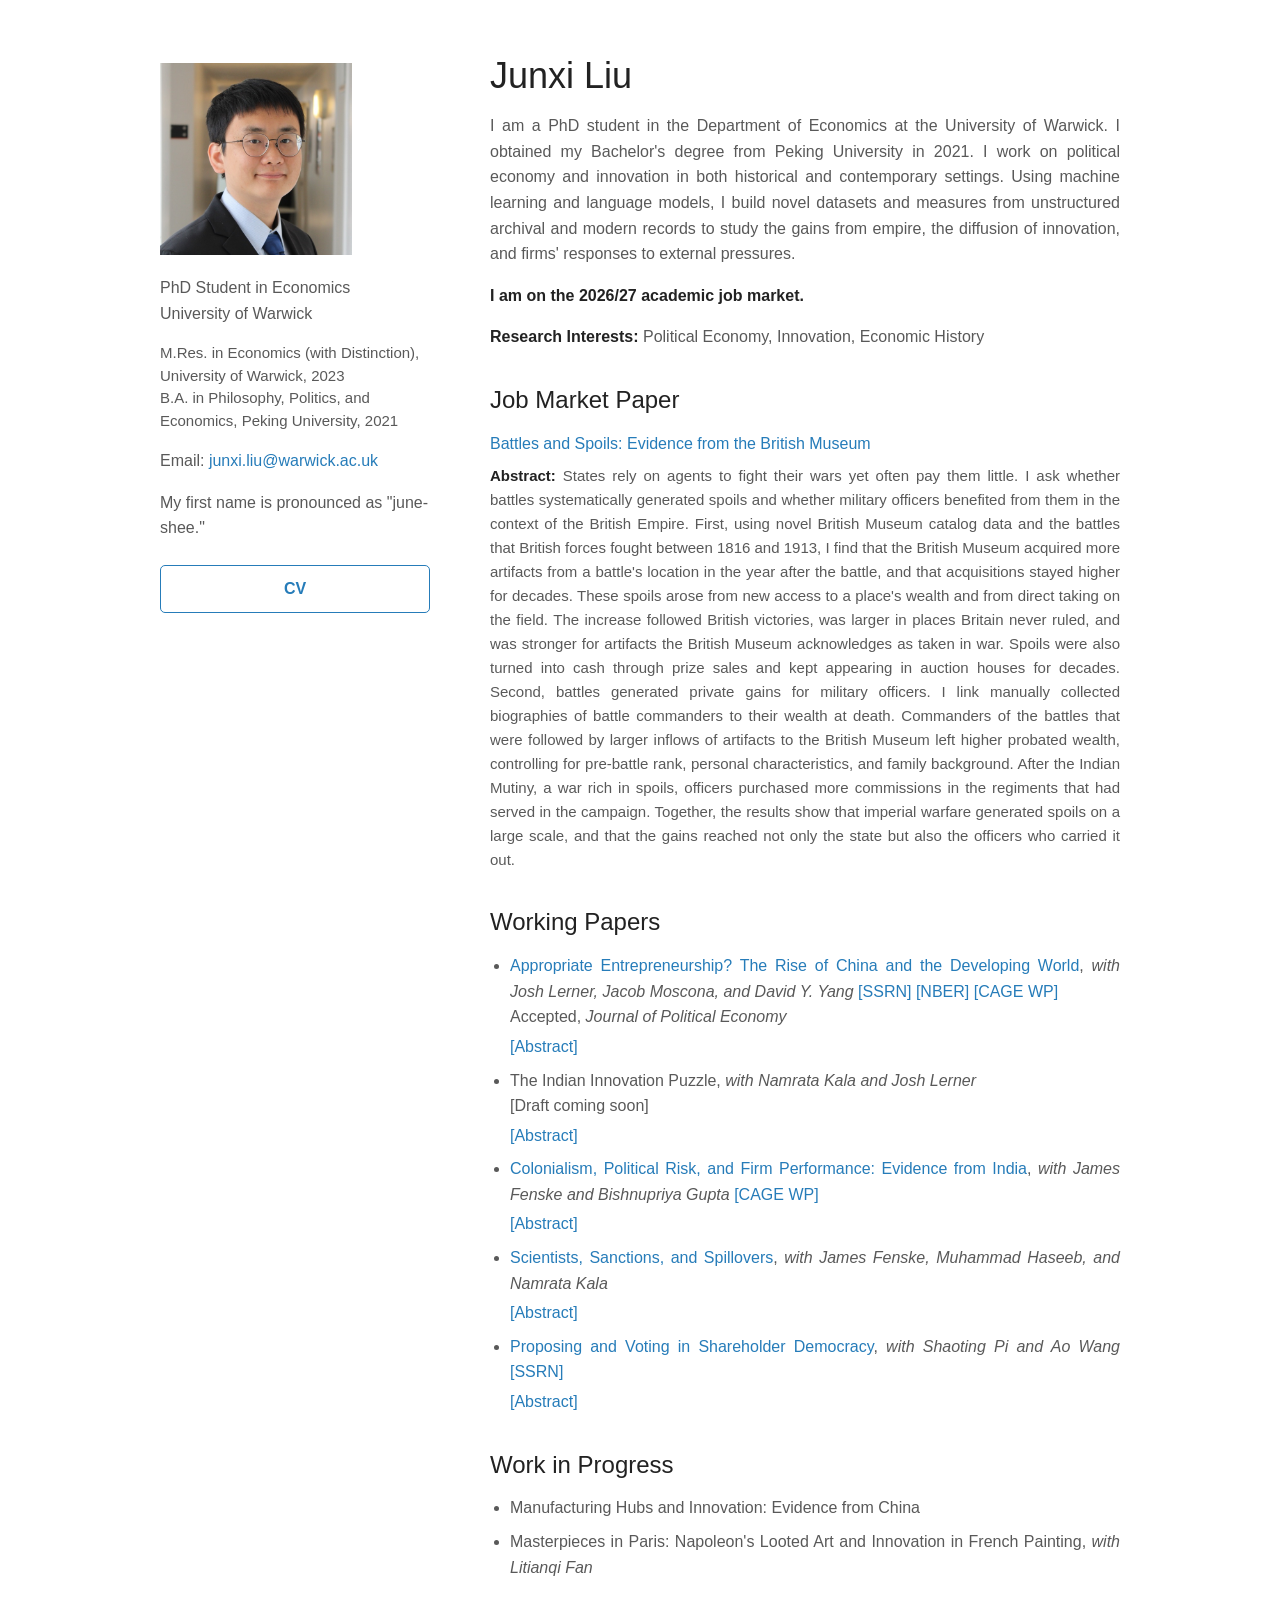
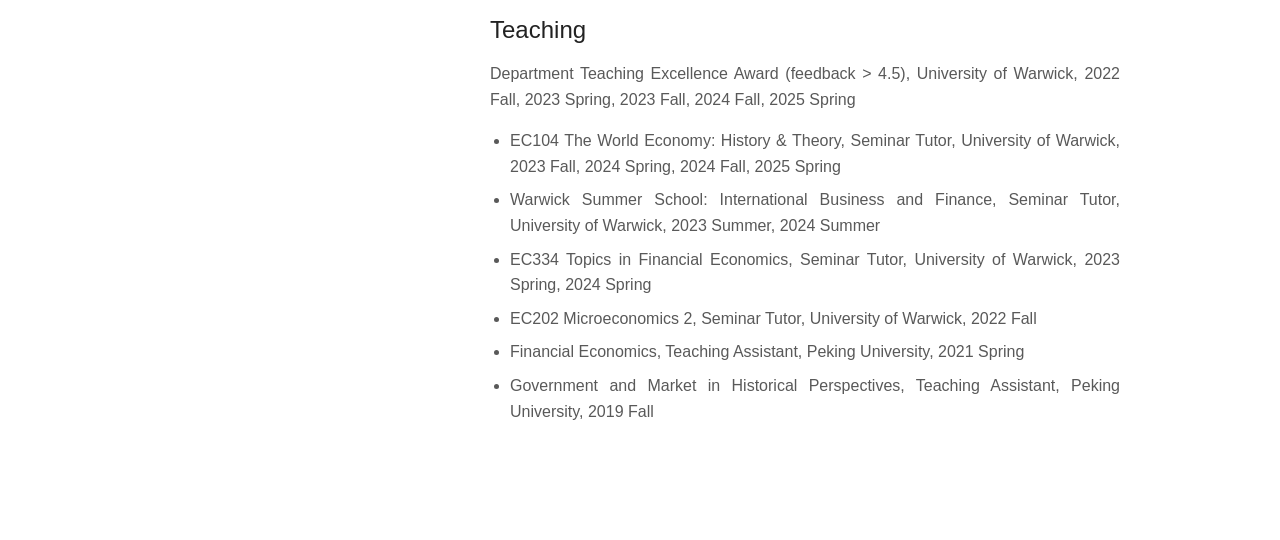
==== index.html @ 8ebbffea "Host Proposing and Voting PDF; add SSRN/NBER/CAGE links; CV with new paper title Co-Authored-By: Cla" ====
<!doctype html>
<html lang="en">
  <head>
    <meta charset="utf-8">
    <meta name="viewport" content="width=device-width, initial-scale=1">
    <title>Junxi Liu</title>
    <meta name="description" content="Junxi Liu, PhD student in Economics at the University of Warwick, on the 2026/27 academic job market.">
    <link rel="stylesheet" href="stylesheets/styles.css">
  </head>
  <body>
    <div class="wrapper">
      <header>
        <img src="images/JunxiLiu.jpg" width="192" height="192" alt="Junxi Liu">
        <p>PhD Student in Economics<br>
        University of Warwick</p>
        <p class="degrees">M.Res. in Economics (with Distinction), University of Warwick, 2023<br>
        B.A. in Philosophy, Politics, and Economics, Peking University, 2021</p>
        <p>Email: <a href="mailto:junxi.liu@warwick.ac.uk">junxi.liu@warwick.ac.uk</a></p>
        <p class="pronounce">My first name is pronounced as "june-shee."</p>
        <ul class="buttons">
          <li><a href="files/JunxiLiu_CV.pdf">CV</a></li>
        </ul>
      </header>
      <section>
        <h1>Junxi Liu</h1>

        <p>I am a PhD student in the Department of Economics at the University of Warwick. I obtained my Bachelor's degree from Peking University in 2021. I work on political economy and innovation in both historical and contemporary settings. Using machine learning and language models, I build novel datasets and measures from unstructured archival and modern records to study the gains from empire, the diffusion of innovation, and firms' responses to external pressures.</p>

        <p><b>I am on the 2026/27 academic job market.</b></p>

        <p><b>Research Interests:</b> Political Economy, Innovation, Economic History</p>

        <h2 id="jmp">Job Market Paper</h2>
        <p class="paper"><a href="files/JunxiLiu_JMP.pdf">Battles and Spoils: Evidence from the British Museum</a></p>
        <p class="abstract"><b>Abstract:</b> States rely on agents to fight their wars yet often pay them little. I ask whether battles systematically generated spoils and whether military officers benefited from them in the context of the British Empire. First, using novel British Museum catalog data and the battles that British forces fought between 1816 and 1913, I find that the British Museum acquired more artifacts from a battle's location in the year after the battle, and that acquisitions stayed higher for decades. These spoils arose from new access to a place's wealth and from direct taking on the field. The increase followed British victories, was larger in places Britain never ruled, and was stronger for artifacts the British Museum acknowledges as taken in war. Spoils were also turned into cash through prize sales and kept appearing in auction houses for decades. Second, battles generated private gains for military officers. I link manually collected biographies of battle commanders to their wealth at death. Commanders of the battles that were followed by larger inflows of artifacts to the British Museum left higher probated wealth, controlling for pre-battle rank, personal characteristics, and family background. After the Indian Mutiny, a war rich in spoils, officers purchased more commissions in the regiments that had served in the campaign. Together, the results show that imperial warfare generated spoils on a large scale, and that the gains reached not only the state but also the officers who carried it out.</p>

        <h2>Working Papers</h2>
        <ul class="papers">
          <li><a href="files/LernerLiuMosconaYang_AppropriateEntrepreneurship.pdf">Appropriate Entrepreneurship? The Rise of China and the Developing World</a>, <i>with Josh Lerner, Jacob Moscona, and David Y. Yang</i> <a href="https://ssrn.com/abstract=4738080">[SSRN]</a> <a href="https://www.nber.org/papers/w32193">[NBER]</a> <a href="https://warwick.ac.uk/fac/soc/economics/research/centres/cage/manage/publications/wp799.2026.pdf">[CAGE WP]</a><br>
          <span class="status">Accepted, <i>Journal of Political Economy</i></span>
            <details class="paper-abstract">
              <summary aria-label="Abstract for Appropriate Entrepreneurship? The Rise of China and the Developing World">[Abstract]</summary>
              <p class="abstract">Global innovation and entrepreneurship have traditionally been dominated by a handful of high-income countries, especially the US. This paper investigates the international consequences of the rise of a new hub for innovation, focusing on the dramatic ascent of high-potential entrepreneurship and venture capital in China. First, using comprehensive global data, we show that as the Chinese venture industry rose in importance in certain sectors, entrepreneurship increased substantially in other emerging markets. Using a broad set of country-level economic indicators, we find that this effect was driven by country-sector pairs most similar to their counterparts in China. The estimates are similar when exploiting Chinese sector-specific policies that affected the likelihood of entrepreneurship. Second, turning to mechanisms, we show that the baseline findings are driven by local investors and by new firms that more closely resemble existing Chinese companies. Third, we find that this growth in emerging market investment had wide-ranging economic consequences, including a rise in serial entrepreneurship, cross-sector spillovers, innovation, and broader measures of socioeconomic well-being. Together, our findings suggest that many developing countries benefited from the more “appropriate” businesses and technology that resulted from the rise of an innovation hub in an emerging economy.</p>
            </details></li>
          <li>The Indian Innovation Puzzle, <i>with Namrata Kala and Josh Lerner</i><br>
          <span class="status">[Draft coming soon]</span>
            <details class="paper-abstract">
              <summary aria-label="Abstract for The Indian Innovation Puzzle">[Abstract]</summary>
              <p class="abstract">Despite recent increases in some measures of innovation, India continues to have very modest levels of domestic patenting, contradicting standard views of the importance of property rights in economic development. Using a novel, newly constructed dataset of Indian patent grants, we explore why Indian patenting has been so low. We examine whether an absence of non-patented innovation, differences in industry composition and public attitudes, and a lack of public market reactions to patent awards can explain these differences, and find only modest support for these explanations. We then show evidence of an institutional quality mechanism, i.e., long delays in patent examination. We estimate the causal effects of reduced delays using a natural experiment. Specifically, we exploit IP India's unique office structure—the presence of four offices with distinct geographic coverage—and a 2016 reform that reallocated applications across offices. The policy shift increased examination speeds for technology-office pairs that gained access to more same-field examiner capacity. In response, the mixture of applicants shifted away from filers with low success rates and towards high-quality ones. This improved institutional capacity also enhanced other innovation outcomes, boosting the financing of venture capital-backed firms. But the magnitude of these effects was modest, closing just over one-tenth the patenting gap between India and other leading nations. This modest effect may reflect the implementation of the reform (a back-of-the-envelope calculation suggests that high-quality patenting could have been increased by an additional 11 to 33 percent), as well as the uncertainty surrounding patent litigation. These results underscore the importance of institutional quality in facilitating innovation.</p>
            </details></li>
          <li><a href="files/FenskeGuptaLiu_ColonialismPoliticalRiskFirmPerformance.pdf">Colonialism, Political Risk, and Firm Performance: Evidence from India</a>, <i>with James Fenske and Bishnupriya Gupta</i> <a href="https://warwick.ac.uk/fac/soc/economics/research/centres/cage/manage/publications/wp829.2026.pdf">[CAGE WP]</a>
            <details class="paper-abstract">
              <summary aria-label="Abstract for Colonialism, Political Risk, and Firm Performance: Evidence from India">[Abstract]</summary>
              <p class="abstract">Did political risk constrain foreign investment under colonial rule? We compare British and Indian firms in interwar India using novel panel data. Although risk increased for British firms, we find little evidence of capital withdrawal. Financial outcomes differed mainly across industries, while board Indianization and cross-group interlocks increased only gradually and unevenly. British managing agents likewise remained concentrated in familiar sectors, accommodating Indian participation without substantial diversification. Rather than withdrawing uniformly, British firms added Indian directors where local capital, market knowledge, and commercial connections became valuable, while remaining concentrated in industries supported by established expertise and commercial networks.</p>
            </details></li>
          <li><a href="files/FenskeHaseebKalaLiu_ScientistsSanctionsAndSpillovers.pdf">Scientists, Sanctions, and Spillovers</a>, <i>with James Fenske, Muhammad Haseeb, and Namrata Kala</i>
            <details class="paper-abstract">
              <summary aria-label="Abstract for Scientists, Sanctions, and Spillovers">[Abstract]</summary>
              <p class="abstract">Whether targeted sanctions remain targeted depends on their spillovers. We study the 1998 US sanctions imposed on selected Indian scientific institutions after India’s nuclear tests. Using an event-study design, we find large and persistent effects on both sanctioned institutions and their pre-1998 collaborators. After a decade, scientific output was more than 40% lower relative to the estimated no-sanctions counterfactual. Research impact and nuclear-related work also declined, while affected institutions attracted fewer new scientists and collaborated with fewer other institutions. The results show that sanctions can propagate through scientific networks, generating substantial indirect costs.</p>
            </details></li>
          <li><a href="files/LiuPiWang_ProposingAndVotingInShareholderDemocracy.pdf">Proposing and Voting in Shareholder Democracy</a>, <i>with Shaoting Pi and Ao Wang</i> <a href="https://ssrn.com/abstract=6317799">[SSRN]</a>
            <details class="paper-abstract">
              <summary aria-label="Abstract for Proposing and Voting in Shareholder Democracy">[Abstract]</summary>
              <p class="abstract">Proposers shape the agenda on which voters vote, while voting outcomes influence future proposing incentives and resubmission of proposals. We develop a dynamic structural model that links proposal provision, resolution (e.g., omission and withdrawal), and voting. Applying the model to environmental and social proposals at U.S. firms, we find that evolving proposal contents towards small asks contribute substantially to rising voting support. Past support shapes subsequent proposal choices and outcomes, especially for big-ask proposals. Counterfactual simulations show that stricter ballot-access regulation generates heterogeneous submission responses across proposal contents, through direct screening and feedback between proposing and voting.</p>
            </details></li>
        </ul>

        <h2>Work in Progress</h2>
        <ul class="papers">
          <li>Manufacturing Hubs and Innovation: Evidence from China</li>
          <li>Masterpieces in Paris: Napoleon's Looted Art and Innovation in French Painting, <i>with Litianqi Fan</i></li>
        </ul>

        <h2>Teaching</h2>
        <p>Department Teaching Excellence Award (feedback &gt; 4.5), University of Warwick, 2022 Fall, 2023 Spring, 2023 Fall, 2024 Fall, 2025 Spring</p>
        <ul class="papers">
          <li>EC104 The World Economy: History &amp; Theory, Seminar Tutor, University of Warwick, 2023 Fall, 2024 Spring, 2024 Fall, 2025 Spring</li>
          <li>Warwick Summer School: International Business and Finance, Seminar Tutor, University of Warwick, 2023 Summer, 2024 Summer</li>
          <li>EC334 Topics in Financial Economics, Seminar Tutor, University of Warwick, 2023 Spring, 2024 Spring</li>
          <li>EC202 Microeconomics 2, Seminar Tutor, University of Warwick, 2022 Fall</li>
          <li>Financial Economics, Teaching Assistant, Peking University, 2021 Spring</li>
          <li>Government and Market in Historical Perspectives, Teaching Assistant, Peking University, 2019 Fall</li>
        </ul>
      </section>
    </div>
  </body>
</html>
---- stylesheets/styles.css ----
/* Two-column layout after the GitHub Pages "Minimal" theme */
body {
  margin: 0;
  padding: 50px;
  background: #fff;
  font: 16px/1.6 "Helvetica Neue", Helvetica, Arial, sans-serif;
  color: #595959;
  text-align: justify;
}
h1, h2, h3 { color: #222; margin: 0 0 16px; font-weight: 400; line-height: 1.2; }
h1 { font-size: 36px; margin-top: 4px; }
h2 { font-size: 24px; margin-top: 36px; }
b { color: #222; }
p, ul { margin: 0 0 16px; }
ul { padding-left: 20px; }
li { margin-bottom: 8px; }
a { color: #267cb9; text-decoration: none; }
a:hover { color: #069; text-decoration: underline; }

.wrapper { max-width: 960px; margin: 0 auto; display: flex; gap: 60px; }
header { flex: 0 0 270px; }
header img { display: block; width: 192px; height: 192px; object-fit: cover; margin-top: 13px; margin-bottom: 20px; }
section { flex: 1; min-width: 0; padding-bottom: 50px; }
.degrees { font-size: 15px; line-height: 1.5; text-align: left; }
.pronounce { text-align: left; }

.buttons { list-style: none; padding: 0; margin: 24px 0 0; }
.buttons li { margin-bottom: 10px; }
.buttons a {
  display: block;
  padding: 10px 0;
  border: 1px solid #267cb9;
  border-radius: 5px;
  text-align: center;
  font-size: 16px;
  font-weight: 700;
  color: #267cb9;
}
.buttons a:hover { background: #267cb9; color: #fff; text-decoration: none; }

.paper { margin-bottom: 8px; }
.abstract { font-size: 15px; }
.paper-abstract { margin-top: 4px; }
.paper-abstract summary { display: inline-block; list-style: none; color: #267cb9; cursor: pointer; }
.paper-abstract summary::-webkit-details-marker { display: none; }
.paper-abstract summary:hover { color: #069; text-decoration: underline; }
.paper-abstract summary:focus-visible { outline: 2px solid #267cb9; outline-offset: 3px; }
.paper-abstract[open] summary { margin-bottom: 8px; }
.paper-abstract .abstract { margin-bottom: 16px; }

@media (max-width: 960px) {
  body { padding: 24px 16px; }
  .wrapper { max-width: 640px; flex-direction: column; gap: 0; }
  header, section { display: contents; }
  section h1 { order: -1; }
  header img { width: 180px; height: 180px; margin-top: 0; }
  .buttons { display: flex; gap: 10px; }
  .buttons li { flex: 1; }
}
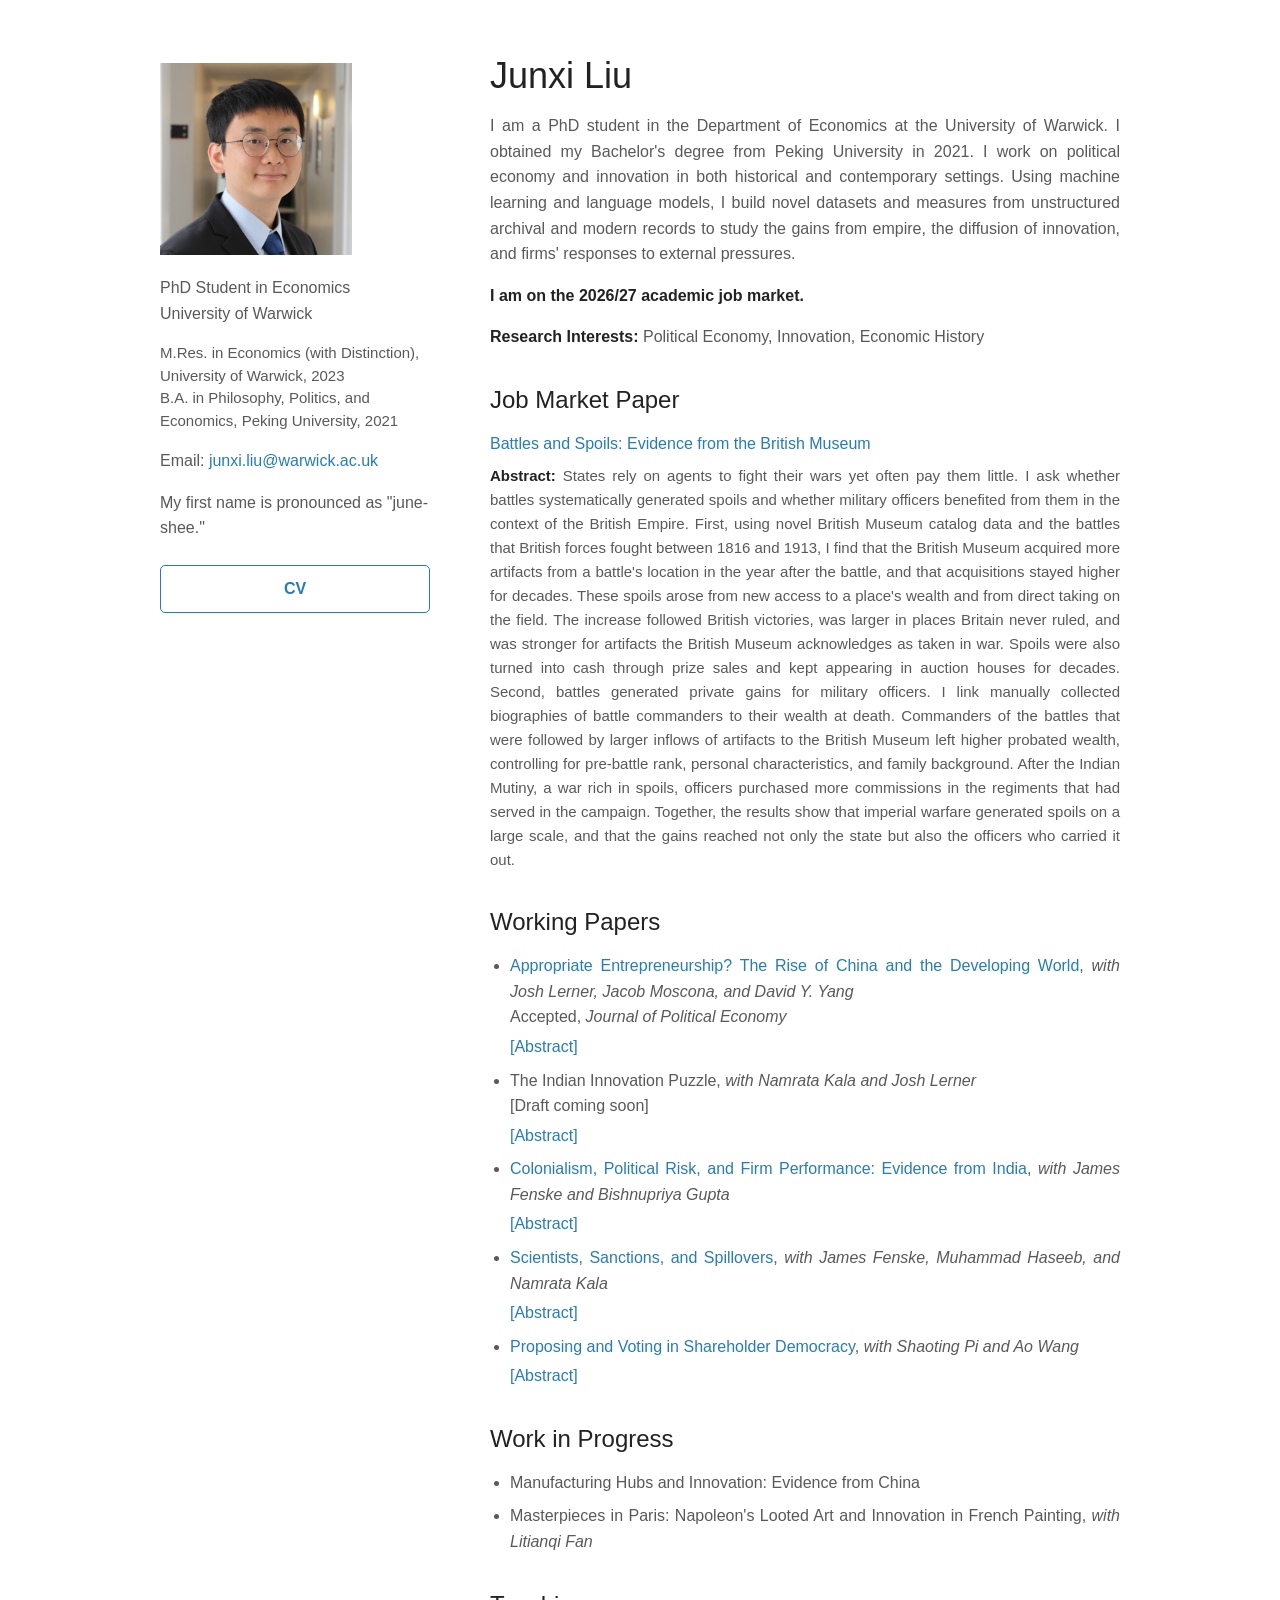
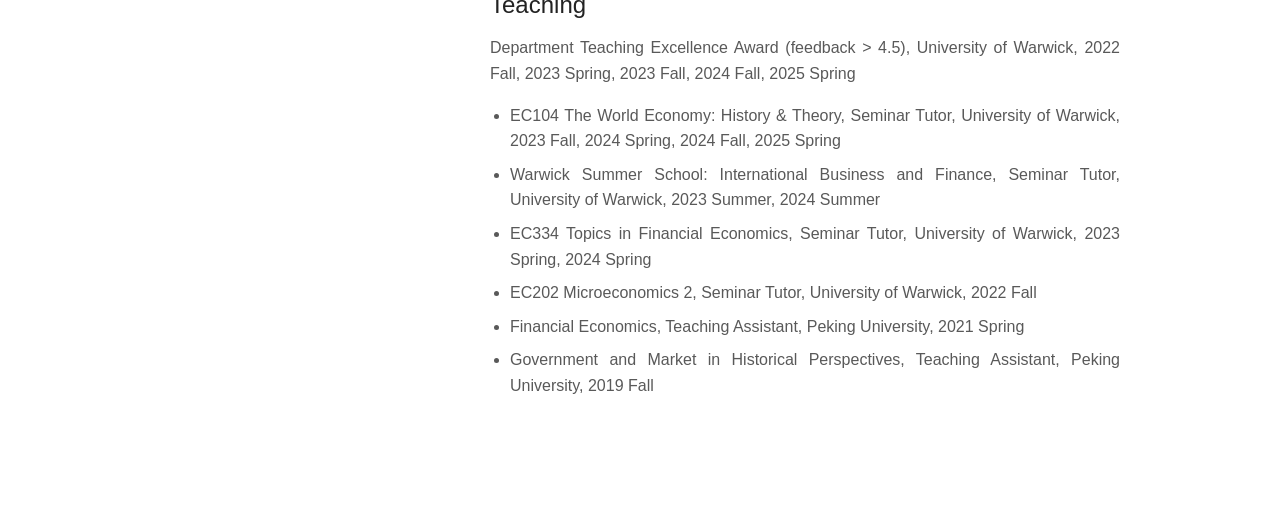
==== commit 4bf1b0d3: "Remove SSRN/NBER/CAGE links Co-Authored-By: Claude Opus 5.5 <noreply@anthropic.com>" ====
--- a/index.html
+++ b/index.html
@@ -36,7 +36,7 @@
 
         <h2>Working Papers</h2>
         <ul class="papers">
-          <li><a href="files/LernerLiuMosconaYang_AppropriateEntrepreneurship.pdf">Appropriate Entrepreneurship? The Rise of China and the Developing World</a>, <i>with Josh Lerner, Jacob Moscona, and David Y. Yang</i> <a href="https://ssrn.com/abstract=4738080">[SSRN]</a> <a href="https://www.nber.org/papers/w32193">[NBER]</a> <a href="https://warwick.ac.uk/fac/soc/economics/research/centres/cage/manage/publications/wp799.2026.pdf">[CAGE WP]</a><br>
+          <li><a href="files/LernerLiuMosconaYang_AppropriateEntrepreneurship.pdf">Appropriate Entrepreneurship? The Rise of China and the Developing World</a>, <i>with Josh Lerner, Jacob Moscona, and David Y. Yang</i><br>
           <span class="status">Accepted, <i>Journal of Political Economy</i></span>
             <details class="paper-abstract">
               <summary aria-label="Abstract for Appropriate Entrepreneurship? The Rise of China and the Developing World">[Abstract]</summary>
@@ -48,7 +48,7 @@
               <summary aria-label="Abstract for The Indian Innovation Puzzle">[Abstract]</summary>
               <p class="abstract">Despite recent increases in some measures of innovation, India continues to have very modest levels of domestic patenting, contradicting standard views of the importance of property rights in economic development. Using a novel, newly constructed dataset of Indian patent grants, we explore why Indian patenting has been so low. We examine whether an absence of non-patented innovation, differences in industry composition and public attitudes, and a lack of public market reactions to patent awards can explain these differences, and find only modest support for these explanations. We then show evidence of an institutional quality mechanism, i.e., long delays in patent examination. We estimate the causal effects of reduced delays using a natural experiment. Specifically, we exploit IP India's unique office structure—the presence of four offices with distinct geographic coverage—and a 2016 reform that reallocated applications across offices. The policy shift increased examination speeds for technology-office pairs that gained access to more same-field examiner capacity. In response, the mixture of applicants shifted away from filers with low success rates and towards high-quality ones. This improved institutional capacity also enhanced other innovation outcomes, boosting the financing of venture capital-backed firms. But the magnitude of these effects was modest, closing just over one-tenth the patenting gap between India and other leading nations. This modest effect may reflect the implementation of the reform (a back-of-the-envelope calculation suggests that high-quality patenting could have been increased by an additional 11 to 33 percent), as well as the uncertainty surrounding patent litigation. These results underscore the importance of institutional quality in facilitating innovation.</p>
             </details></li>
-          <li><a href="files/FenskeGuptaLiu_ColonialismPoliticalRiskFirmPerformance.pdf">Colonialism, Political Risk, and Firm Performance: Evidence from India</a>, <i>with James Fenske and Bishnupriya Gupta</i> <a href="https://warwick.ac.uk/fac/soc/economics/research/centres/cage/manage/publications/wp829.2026.pdf">[CAGE WP]</a>
+          <li><a href="files/FenskeGuptaLiu_ColonialismPoliticalRiskFirmPerformance.pdf">Colonialism, Political Risk, and Firm Performance: Evidence from India</a>, <i>with James Fenske and Bishnupriya Gupta</i>
             <details class="paper-abstract">
               <summary aria-label="Abstract for Colonialism, Political Risk, and Firm Performance: Evidence from India">[Abstract]</summary>
               <p class="abstract">Did political risk constrain foreign investment under colonial rule? We compare British and Indian firms in interwar India using novel panel data. Although risk increased for British firms, we find little evidence of capital withdrawal. Financial outcomes differed mainly across industries, while board Indianization and cross-group interlocks increased only gradually and unevenly. British managing agents likewise remained concentrated in familiar sectors, accommodating Indian participation without substantial diversification. Rather than withdrawing uniformly, British firms added Indian directors where local capital, market knowledge, and commercial connections became valuable, while remaining concentrated in industries supported by established expertise and commercial networks.</p>
@@ -58,7 +58,7 @@
               <summary aria-label="Abstract for Scientists, Sanctions, and Spillovers">[Abstract]</summary>
               <p class="abstract">Whether targeted sanctions remain targeted depends on their spillovers. We study the 1998 US sanctions imposed on selected Indian scientific institutions after India’s nuclear tests. Using an event-study design, we find large and persistent effects on both sanctioned institutions and their pre-1998 collaborators. After a decade, scientific output was more than 40% lower relative to the estimated no-sanctions counterfactual. Research impact and nuclear-related work also declined, while affected institutions attracted fewer new scientists and collaborated with fewer other institutions. The results show that sanctions can propagate through scientific networks, generating substantial indirect costs.</p>
             </details></li>
-          <li><a href="files/LiuPiWang_ProposingAndVotingInShareholderDemocracy.pdf">Proposing and Voting in Shareholder Democracy</a>, <i>with Shaoting Pi and Ao Wang</i> <a href="https://ssrn.com/abstract=6317799">[SSRN]</a>
+          <li><a href="files/LiuPiWang_ProposingAndVotingInShareholderDemocracy.pdf">Proposing and Voting in Shareholder Democracy</a>, <i>with Shaoting Pi and Ao Wang</i>
             <details class="paper-abstract">
               <summary aria-label="Abstract for Proposing and Voting in Shareholder Democracy">[Abstract]</summary>
               <p class="abstract">Proposers shape the agenda on which voters vote, while voting outcomes influence future proposing incentives and resubmission of proposals. We develop a dynamic structural model that links proposal provision, resolution (e.g., omission and withdrawal), and voting. Applying the model to environmental and social proposals at U.S. firms, we find that evolving proposal contents towards small asks contribute substantially to rising voting support. Past support shapes subsequent proposal choices and outcomes, especially for big-ask proposals. Counterfactual simulations show that stricter ballot-access regulation generates heterogeneous submission responses across proposal contents, through direct screening and feedback between proposing and voting.</p>
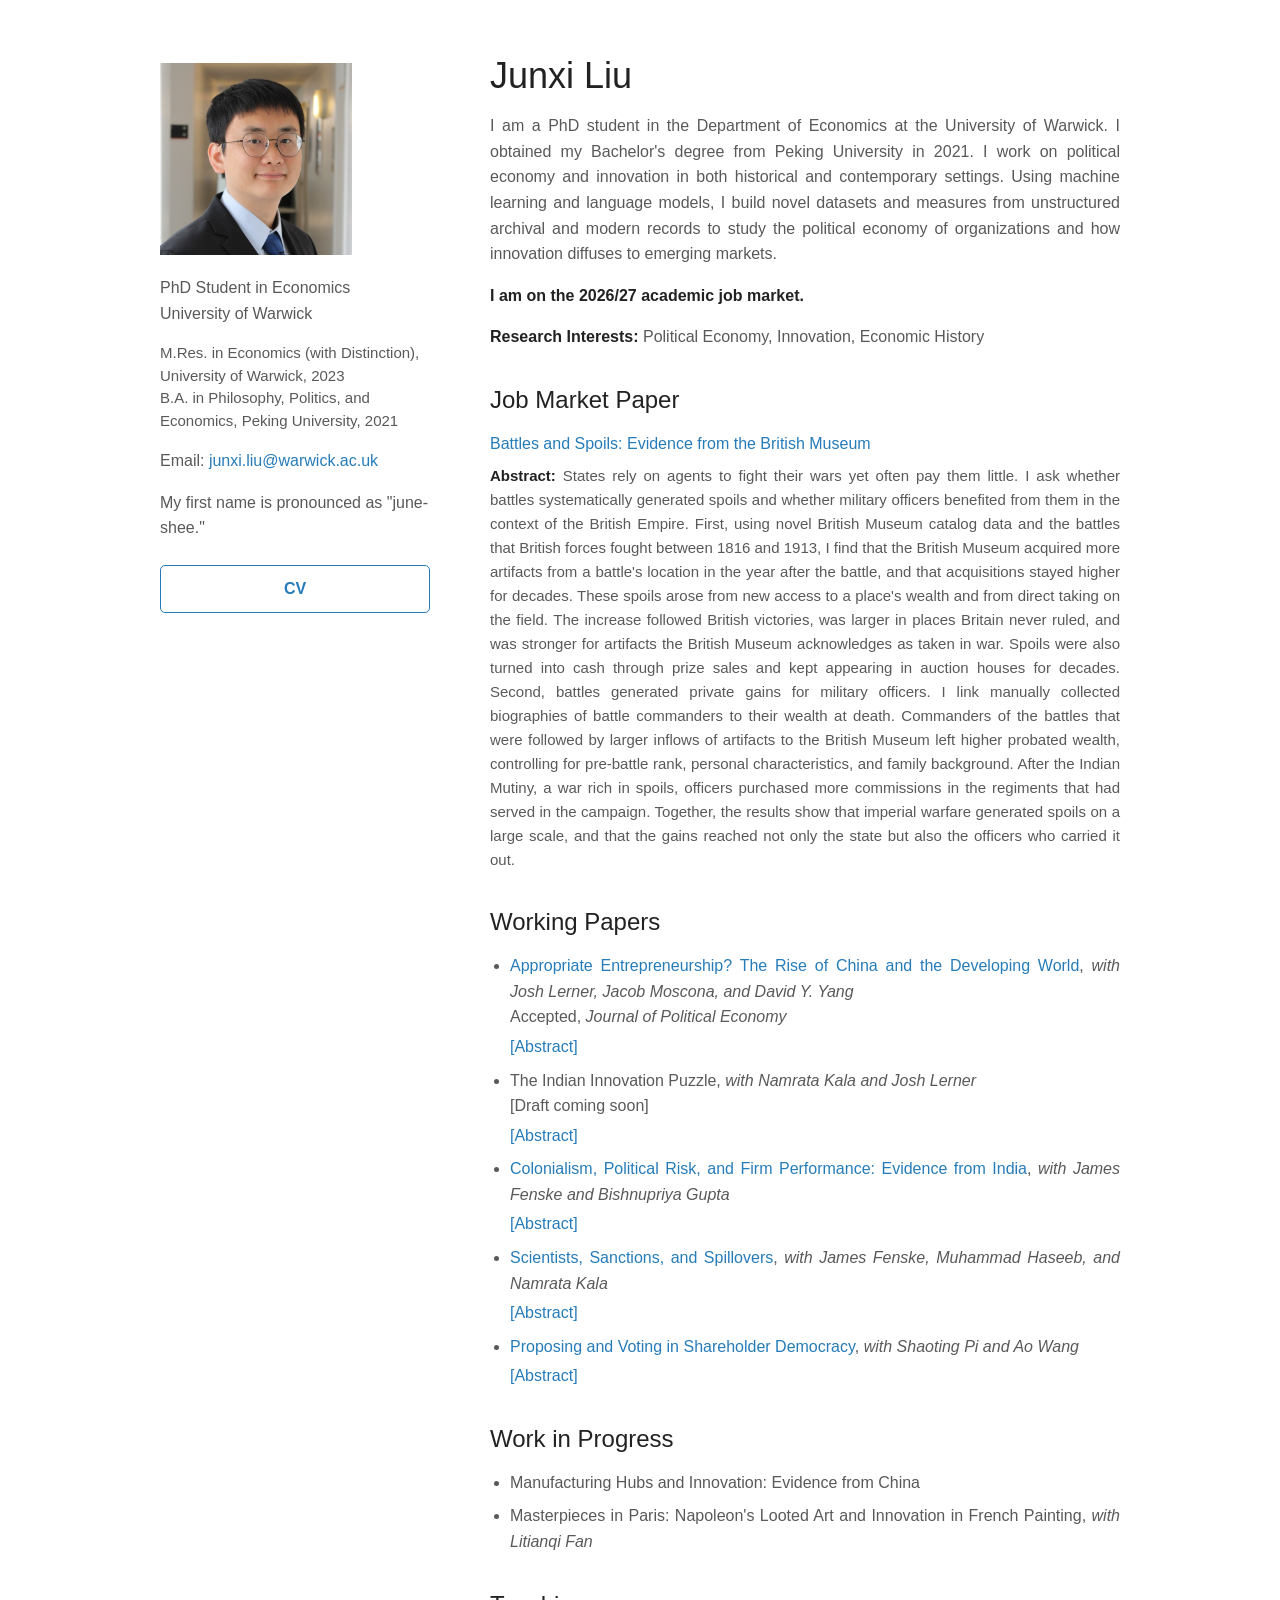
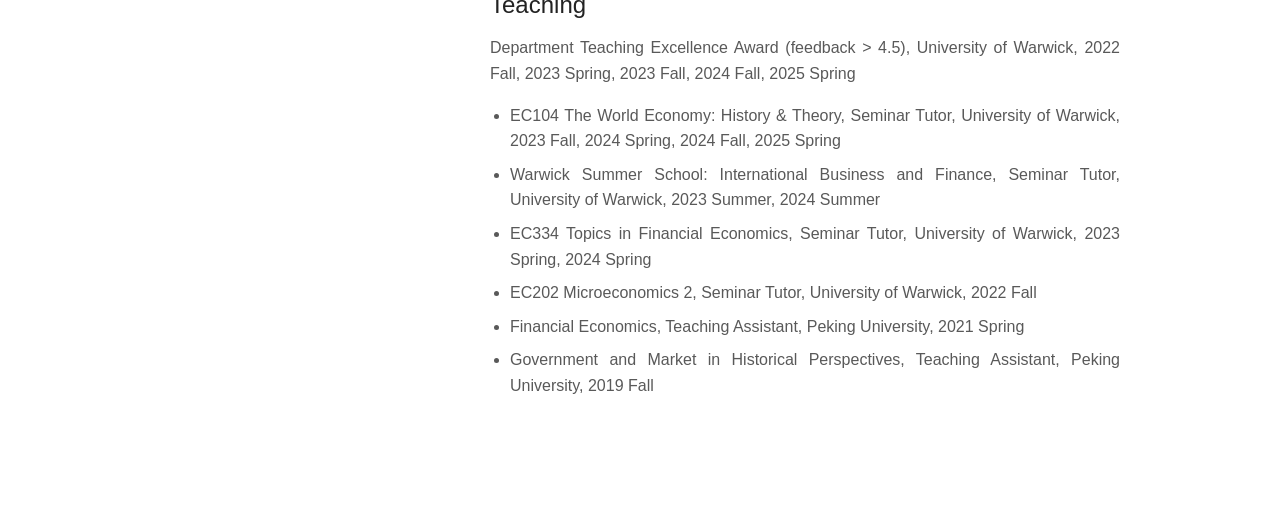
==== commit d4e2c77c: "Update bio Co-Authored-By: Claude Opus 5.5 <noreply@anthropic.com>" ====
--- a/index.html
+++ b/index.html
@@ -24,7 +24,7 @@
       <section>
         <h1>Junxi Liu</h1>
 
-        <p>I am a PhD student in the Department of Economics at the University of Warwick. I obtained my Bachelor's degree from Peking University in 2021. I work on political economy and innovation in both historical and contemporary settings. Using machine learning and language models, I build novel datasets and measures from unstructured archival and modern records to study the gains from empire, the diffusion of innovation, and firms' responses to external pressures.</p>
+        <p>I am a PhD student in the Department of Economics at the University of Warwick. I obtained my Bachelor's degree from Peking University in 2021. I work on political economy and innovation in both historical and contemporary settings. Using machine learning and language models, I build novel datasets and measures from unstructured archival and modern records to study the political economy of organizations and how innovation diffuses to emerging markets.</p>
 
         <p><b>I am on the 2026/27 academic job market.</b></p>
 
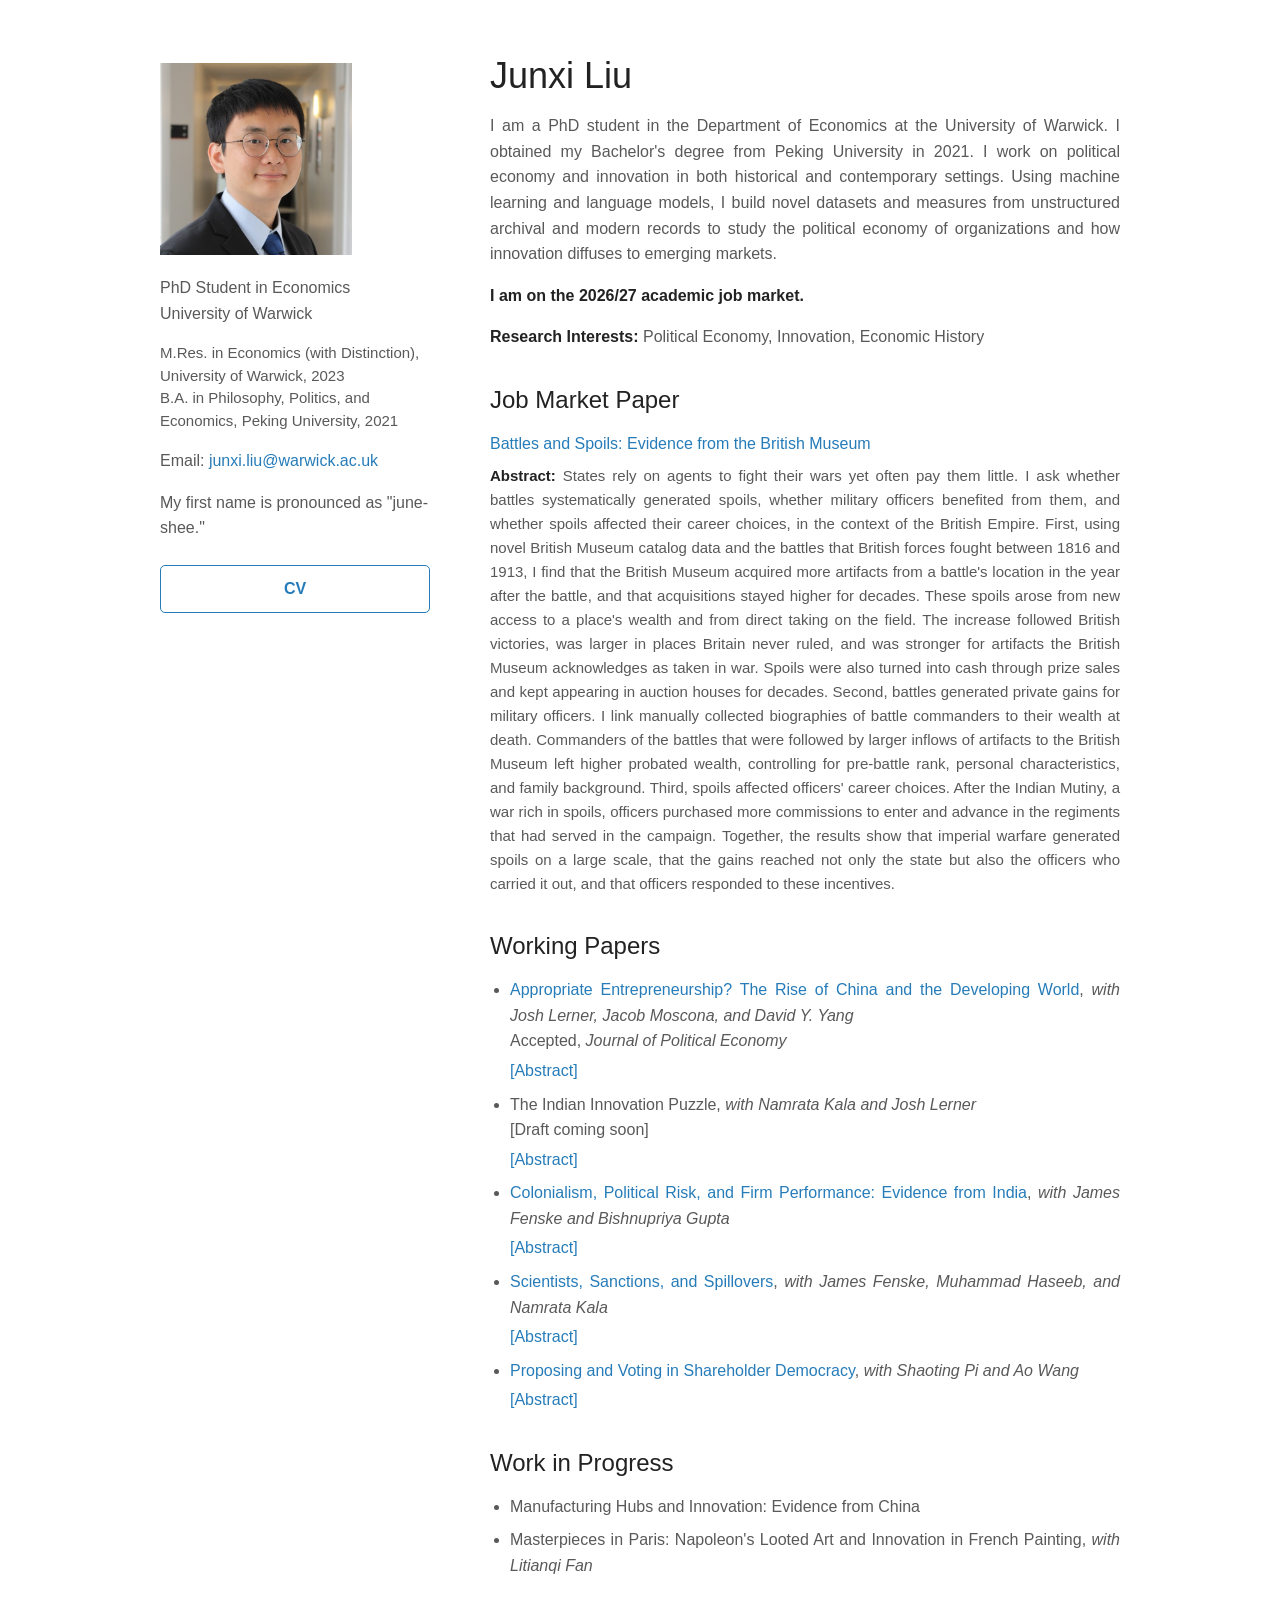
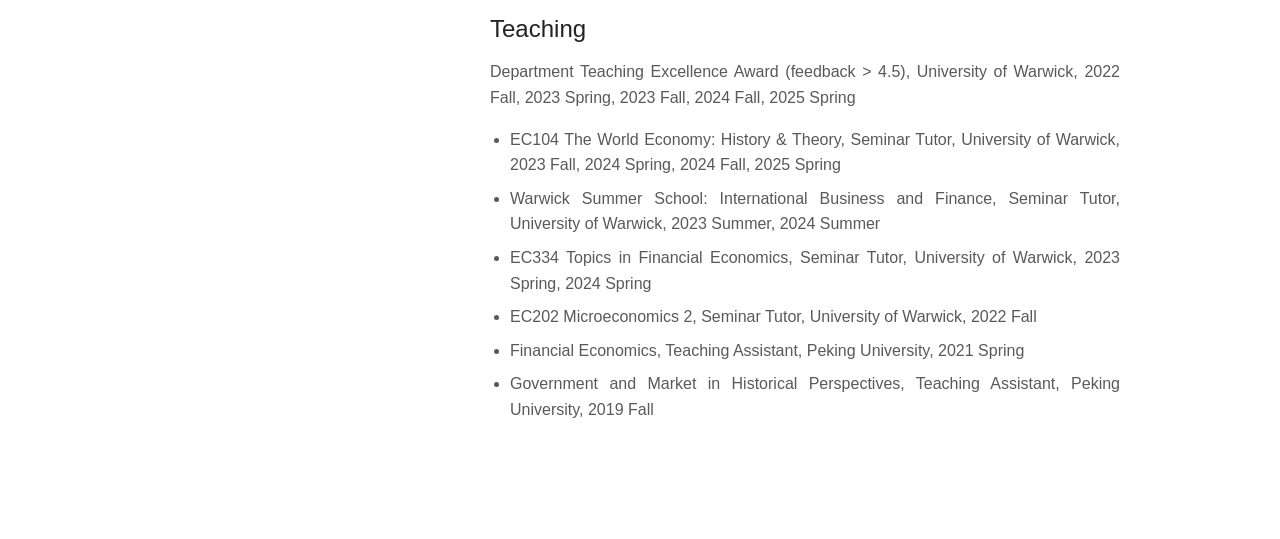
==== commit 5464ab56: "Update JMP, CV, and JMP abstract to November 24 version Co-Authored-By: Claude Opus 5.5 <noreply@ant" ====
--- a/index.html
+++ b/index.html
@@ -32,7 +32,7 @@
 
         <h2 id="jmp">Job Market Paper</h2>
         <p class="paper"><a href="files/JunxiLiu_JMP.pdf">Battles and Spoils: Evidence from the British Museum</a></p>
-        <p class="abstract"><b>Abstract:</b> States rely on agents to fight their wars yet often pay them little. I ask whether battles systematically generated spoils and whether military officers benefited from them in the context of the British Empire. First, using novel British Museum catalog data and the battles that British forces fought between 1816 and 1913, I find that the British Museum acquired more artifacts from a battle's location in the year after the battle, and that acquisitions stayed higher for decades. These spoils arose from new access to a place's wealth and from direct taking on the field. The increase followed British victories, was larger in places Britain never ruled, and was stronger for artifacts the British Museum acknowledges as taken in war. Spoils were also turned into cash through prize sales and kept appearing in auction houses for decades. Second, battles generated private gains for military officers. I link manually collected biographies of battle commanders to their wealth at death. Commanders of the battles that were followed by larger inflows of artifacts to the British Museum left higher probated wealth, controlling for pre-battle rank, personal characteristics, and family background. After the Indian Mutiny, a war rich in spoils, officers purchased more commissions in the regiments that had served in the campaign. Together, the results show that imperial warfare generated spoils on a large scale, and that the gains reached not only the state but also the officers who carried it out.</p>
+        <p class="abstract"><b>Abstract:</b> States rely on agents to fight their wars yet often pay them little. I ask whether battles systematically generated spoils, whether military officers benefited from them, and whether spoils affected their career choices, in the context of the British Empire. First, using novel British Museum catalog data and the battles that British forces fought between 1816 and 1913, I find that the British Museum acquired more artifacts from a battle's location in the year after the battle, and that acquisitions stayed higher for decades. These spoils arose from new access to a place's wealth and from direct taking on the field. The increase followed British victories, was larger in places Britain never ruled, and was stronger for artifacts the British Museum acknowledges as taken in war. Spoils were also turned into cash through prize sales and kept appearing in auction houses for decades. Second, battles generated private gains for military officers. I link manually collected biographies of battle commanders to their wealth at death. Commanders of the battles that were followed by larger inflows of artifacts to the British Museum left higher probated wealth, controlling for pre-battle rank, personal characteristics, and family background. Third, spoils affected officers' career choices. After the Indian Mutiny, a war rich in spoils, officers purchased more commissions to enter and advance in the regiments that had served in the campaign. Together, the results show that imperial warfare generated spoils on a large scale, that the gains reached not only the state but also the officers who carried it out, and that officers responded to these incentives.</p>
 
         <h2>Working Papers</h2>
         <ul class="papers">
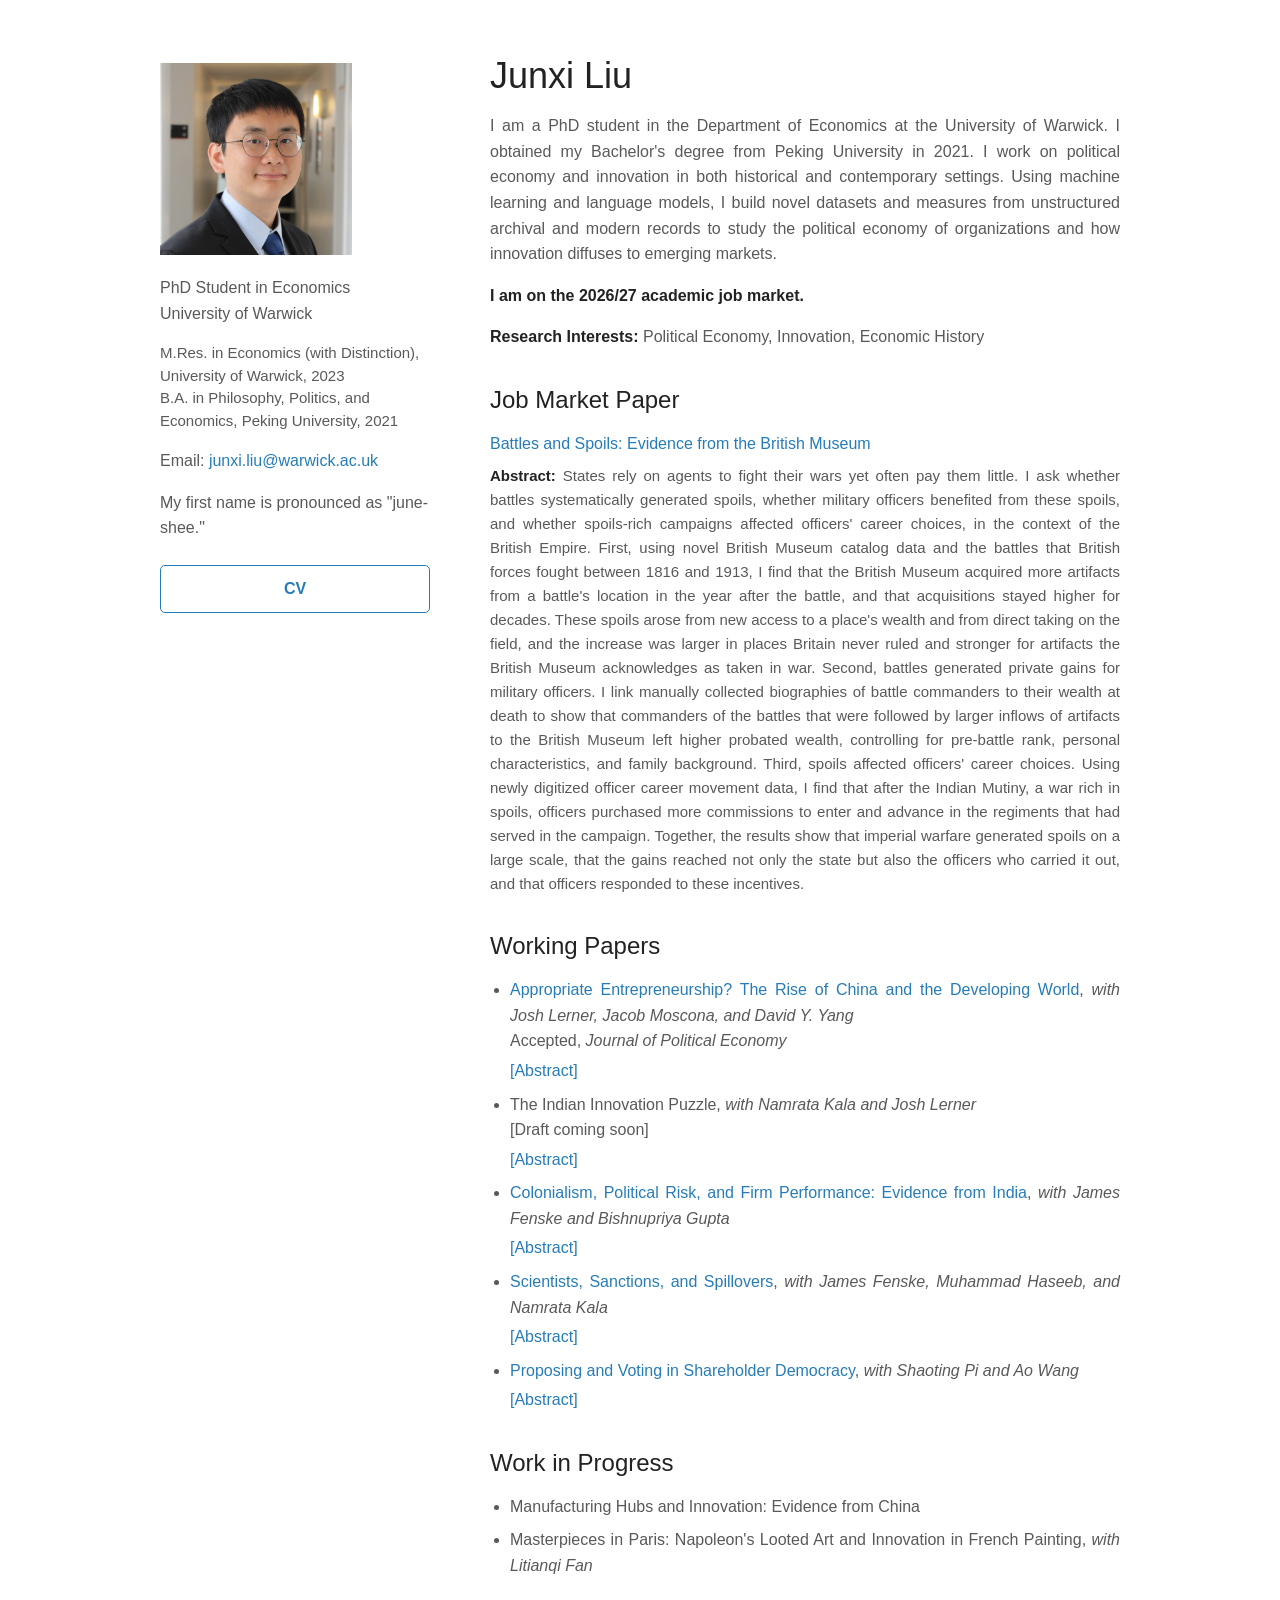
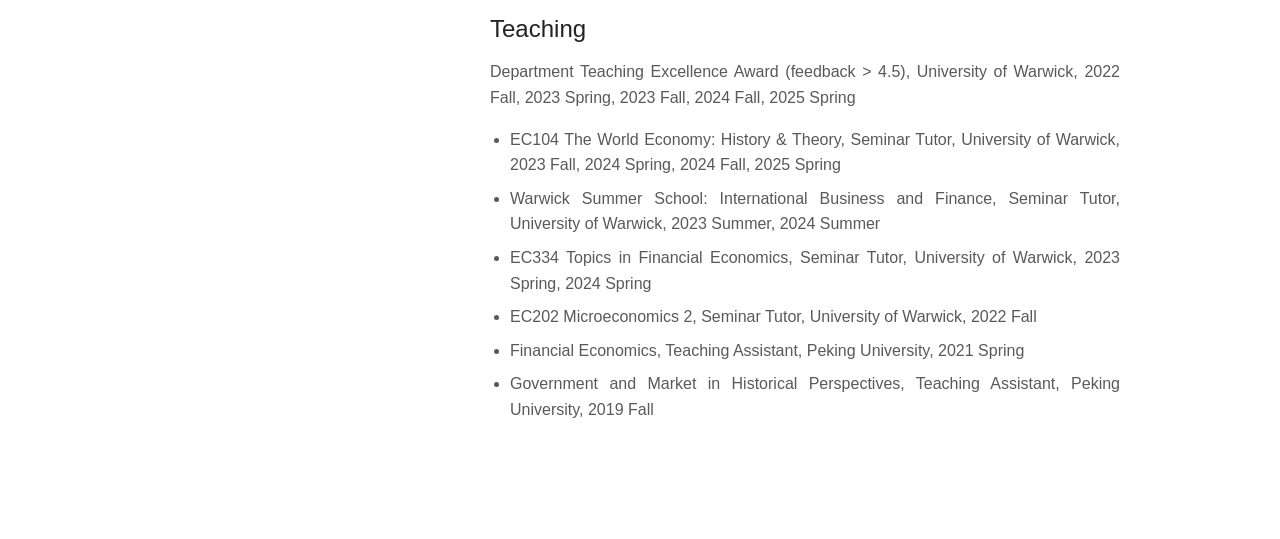
==== commit 7abb5a79: "Update JMP, CV, and JMP abstract (shorter abstract) Co-Authored-By: Claude Opus 5.5 <noreply@anthrop" ====
--- a/index.html
+++ b/index.html
@@ -32,7 +32,7 @@
 
         <h2 id="jmp">Job Market Paper</h2>
         <p class="paper"><a href="files/JunxiLiu_JMP.pdf">Battles and Spoils: Evidence from the British Museum</a></p>
-        <p class="abstract"><b>Abstract:</b> States rely on agents to fight their wars yet often pay them little. I ask whether battles systematically generated spoils, whether military officers benefited from them, and whether spoils affected their career choices, in the context of the British Empire. First, using novel British Museum catalog data and the battles that British forces fought between 1816 and 1913, I find that the British Museum acquired more artifacts from a battle's location in the year after the battle, and that acquisitions stayed higher for decades. These spoils arose from new access to a place's wealth and from direct taking on the field. The increase followed British victories, was larger in places Britain never ruled, and was stronger for artifacts the British Museum acknowledges as taken in war. Spoils were also turned into cash through prize sales and kept appearing in auction houses for decades. Second, battles generated private gains for military officers. I link manually collected biographies of battle commanders to their wealth at death. Commanders of the battles that were followed by larger inflows of artifacts to the British Museum left higher probated wealth, controlling for pre-battle rank, personal characteristics, and family background. Third, spoils affected officers' career choices. After the Indian Mutiny, a war rich in spoils, officers purchased more commissions to enter and advance in the regiments that had served in the campaign. Together, the results show that imperial warfare generated spoils on a large scale, that the gains reached not only the state but also the officers who carried it out, and that officers responded to these incentives.</p>
+        <p class="abstract"><b>Abstract:</b> States rely on agents to fight their wars yet often pay them little. I ask whether battles systematically generated spoils, whether military officers benefited from these spoils, and whether spoils-rich campaigns affected officers' career choices, in the context of the British Empire. First, using novel British Museum catalog data and the battles that British forces fought between 1816 and 1913, I find that the British Museum acquired more artifacts from a battle's location in the year after the battle, and that acquisitions stayed higher for decades. These spoils arose from new access to a place's wealth and from direct taking on the field, and the increase was larger in places Britain never ruled and stronger for artifacts the British Museum acknowledges as taken in war. Second, battles generated private gains for military officers. I link manually collected biographies of battle commanders to their wealth at death to show that commanders of the battles that were followed by larger inflows of artifacts to the British Museum left higher probated wealth, controlling for pre-battle rank, personal characteristics, and family background. Third, spoils affected officers' career choices. Using newly digitized officer career movement data, I find that after the Indian Mutiny, a war rich in spoils, officers purchased more commissions to enter and advance in the regiments that had served in the campaign. Together, the results show that imperial warfare generated spoils on a large scale, that the gains reached not only the state but also the officers who carried it out, and that officers responded to these incentives.</p>
 
         <h2>Working Papers</h2>
         <ul class="papers">
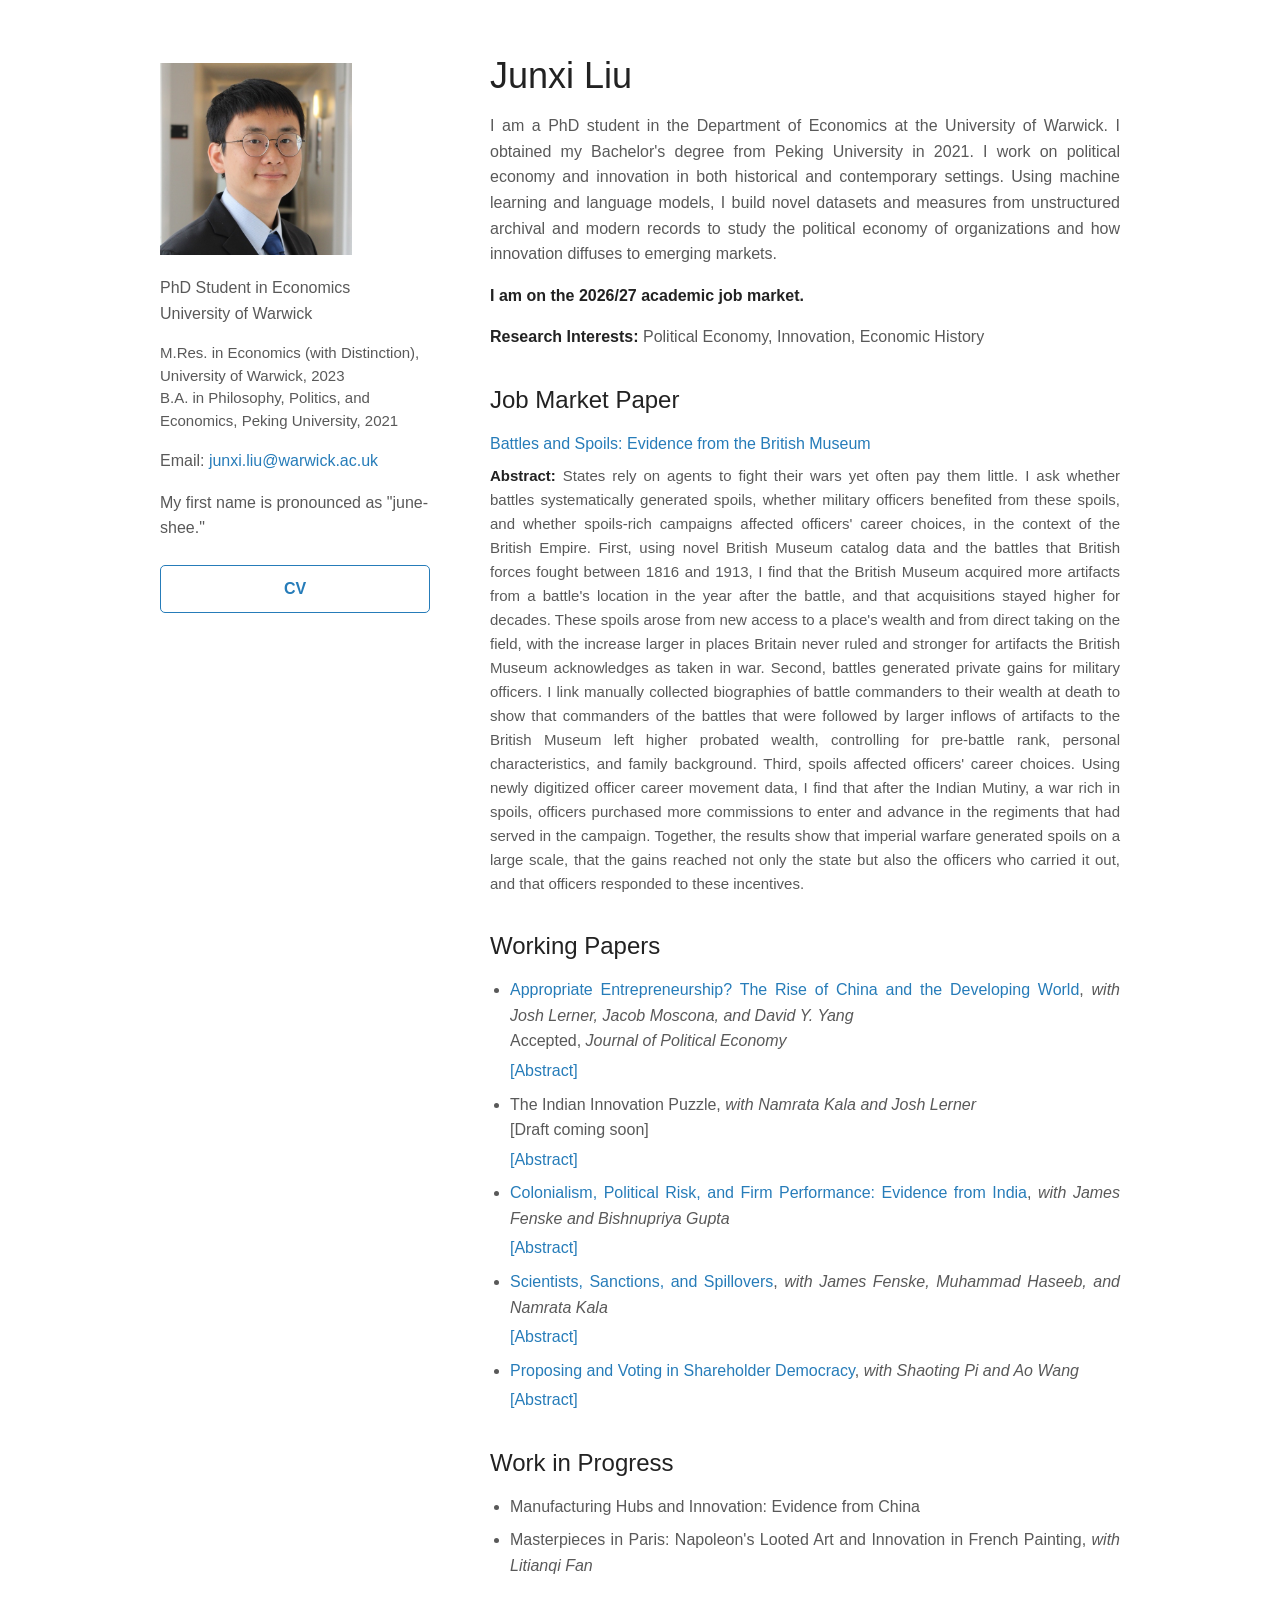
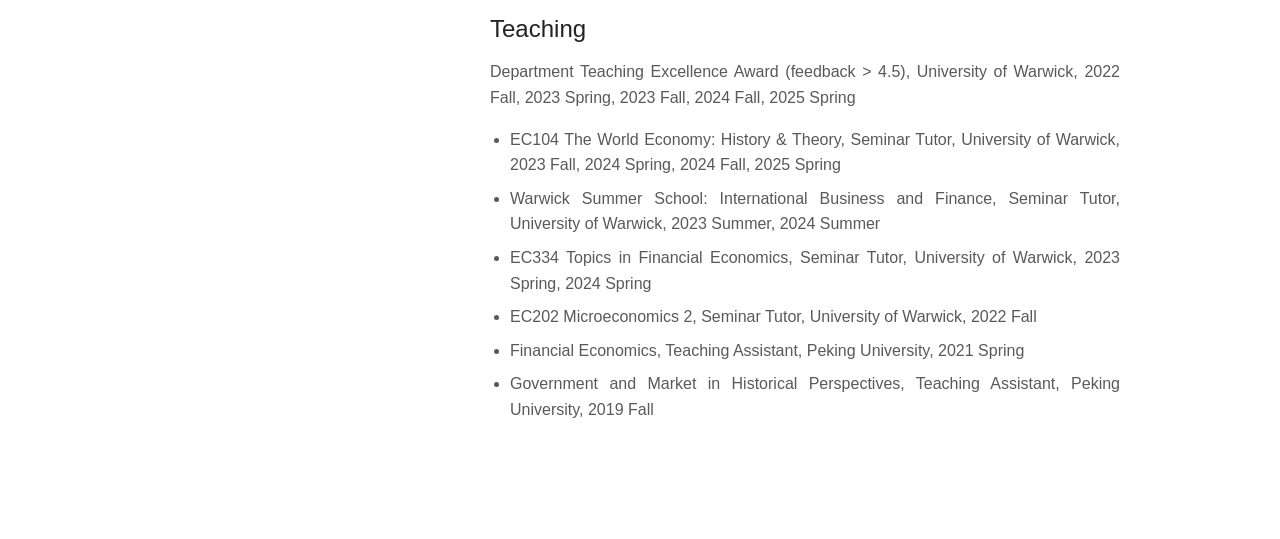
==== commit 7ff02a77: "JMP abstract: with-clause wording; update JMP and CV Co-Authored-By: Claude Opus 5.5 <noreply@anthro" ====
--- a/index.html
+++ b/index.html
@@ -32,7 +32,7 @@
 
         <h2 id="jmp">Job Market Paper</h2>
         <p class="paper"><a href="files/JunxiLiu_JMP.pdf">Battles and Spoils: Evidence from the British Museum</a></p>
-        <p class="abstract"><b>Abstract:</b> States rely on agents to fight their wars yet often pay them little. I ask whether battles systematically generated spoils, whether military officers benefited from these spoils, and whether spoils-rich campaigns affected officers' career choices, in the context of the British Empire. First, using novel British Museum catalog data and the battles that British forces fought between 1816 and 1913, I find that the British Museum acquired more artifacts from a battle's location in the year after the battle, and that acquisitions stayed higher for decades. These spoils arose from new access to a place's wealth and from direct taking on the field, and the increase was larger in places Britain never ruled and stronger for artifacts the British Museum acknowledges as taken in war. Second, battles generated private gains for military officers. I link manually collected biographies of battle commanders to their wealth at death to show that commanders of the battles that were followed by larger inflows of artifacts to the British Museum left higher probated wealth, controlling for pre-battle rank, personal characteristics, and family background. Third, spoils affected officers' career choices. Using newly digitized officer career movement data, I find that after the Indian Mutiny, a war rich in spoils, officers purchased more commissions to enter and advance in the regiments that had served in the campaign. Together, the results show that imperial warfare generated spoils on a large scale, that the gains reached not only the state but also the officers who carried it out, and that officers responded to these incentives.</p>
+        <p class="abstract"><b>Abstract:</b> States rely on agents to fight their wars yet often pay them little. I ask whether battles systematically generated spoils, whether military officers benefited from these spoils, and whether spoils-rich campaigns affected officers' career choices, in the context of the British Empire. First, using novel British Museum catalog data and the battles that British forces fought between 1816 and 1913, I find that the British Museum acquired more artifacts from a battle's location in the year after the battle, and that acquisitions stayed higher for decades. These spoils arose from new access to a place's wealth and from direct taking on the field, with the increase larger in places Britain never ruled and stronger for artifacts the British Museum acknowledges as taken in war. Second, battles generated private gains for military officers. I link manually collected biographies of battle commanders to their wealth at death to show that commanders of the battles that were followed by larger inflows of artifacts to the British Museum left higher probated wealth, controlling for pre-battle rank, personal characteristics, and family background. Third, spoils affected officers' career choices. Using newly digitized officer career movement data, I find that after the Indian Mutiny, a war rich in spoils, officers purchased more commissions to enter and advance in the regiments that had served in the campaign. Together, the results show that imperial warfare generated spoils on a large scale, that the gains reached not only the state but also the officers who carried it out, and that officers responded to these incentives.</p>
 
         <h2>Working Papers</h2>
         <ul class="papers">
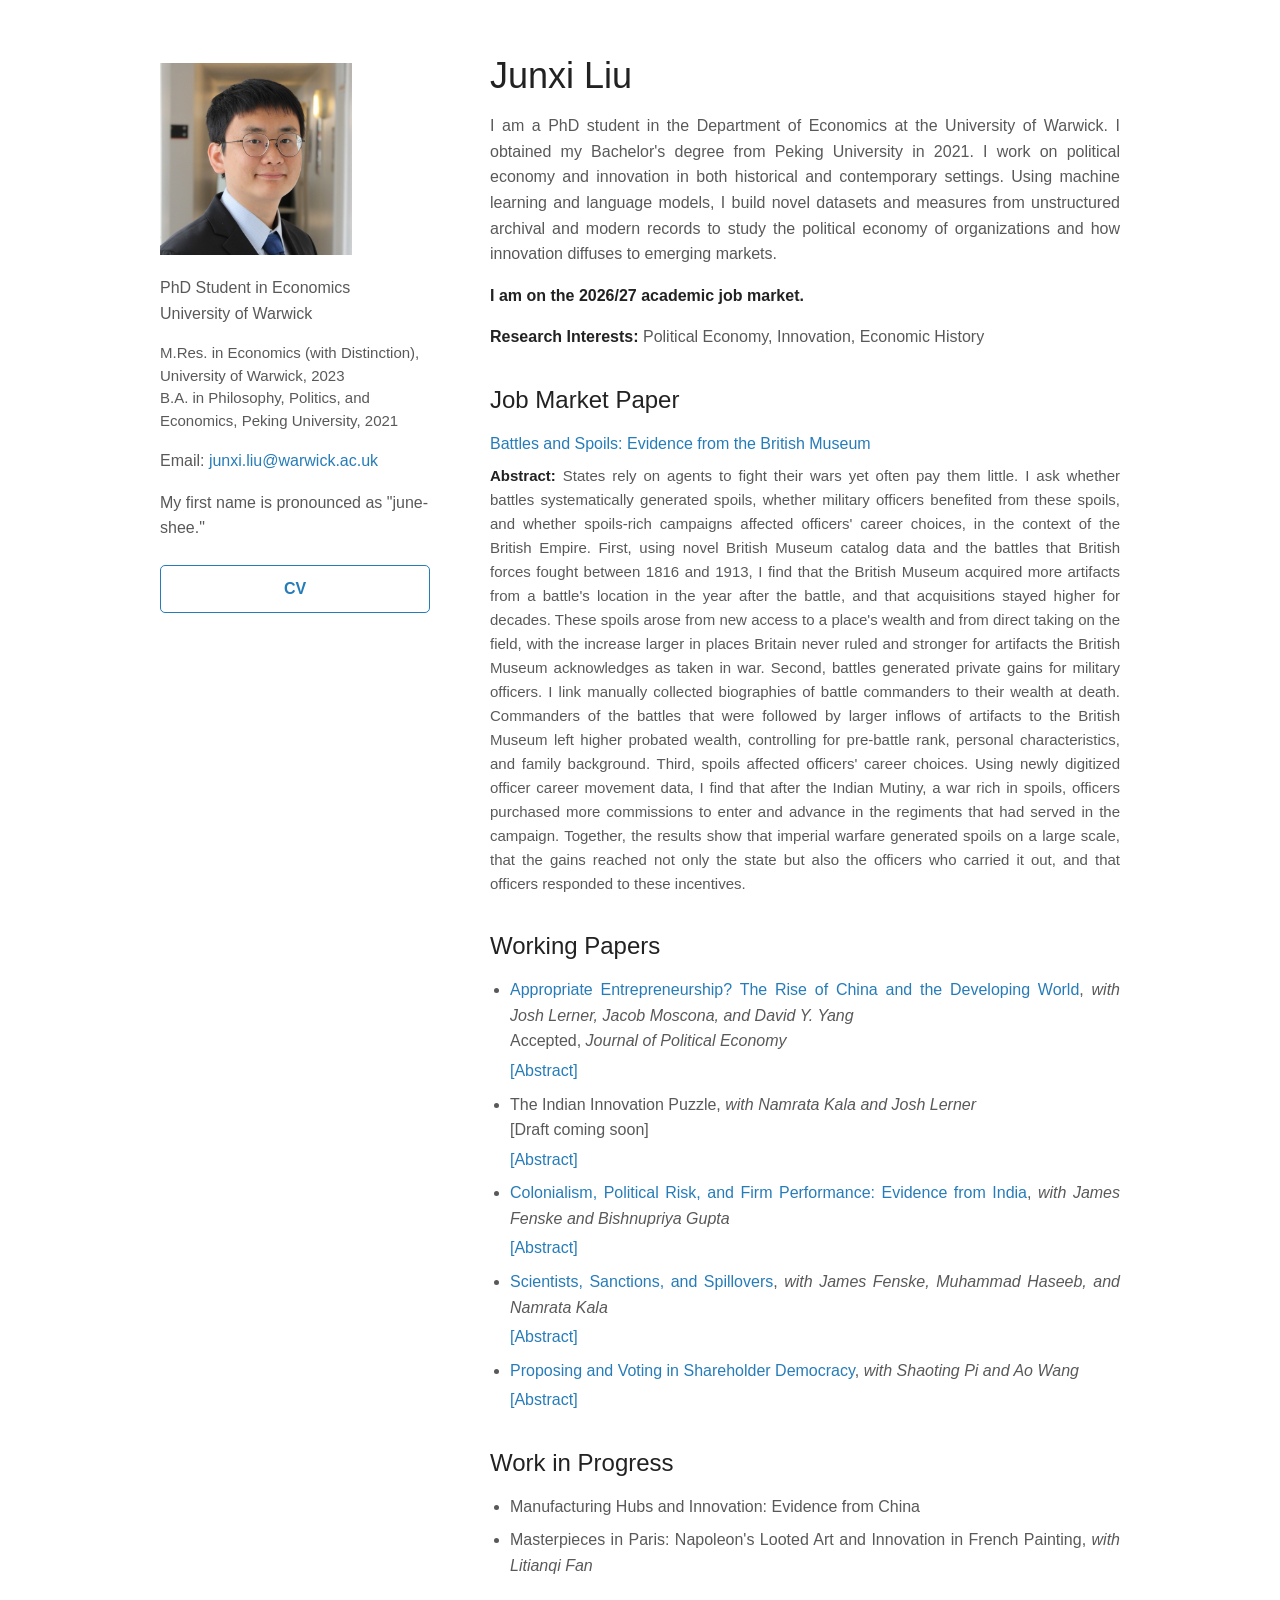
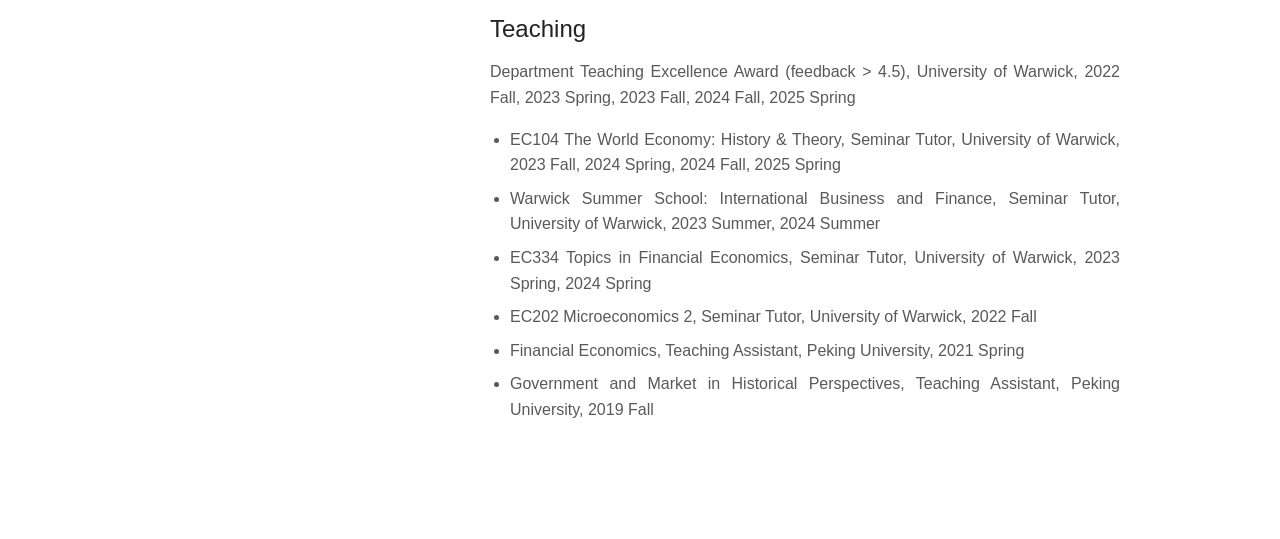
==== commit 7fe21e39: "JMP abstract: restore two-sentence commanders result; update JMP and CV Co-Authored-By: Claude Opus " ====
--- a/index.html
+++ b/index.html
@@ -32,7 +32,7 @@
 
         <h2 id="jmp">Job Market Paper</h2>
         <p class="paper"><a href="files/JunxiLiu_JMP.pdf">Battles and Spoils: Evidence from the British Museum</a></p>
-        <p class="abstract"><b>Abstract:</b> States rely on agents to fight their wars yet often pay them little. I ask whether battles systematically generated spoils, whether military officers benefited from these spoils, and whether spoils-rich campaigns affected officers' career choices, in the context of the British Empire. First, using novel British Museum catalog data and the battles that British forces fought between 1816 and 1913, I find that the British Museum acquired more artifacts from a battle's location in the year after the battle, and that acquisitions stayed higher for decades. These spoils arose from new access to a place's wealth and from direct taking on the field, with the increase larger in places Britain never ruled and stronger for artifacts the British Museum acknowledges as taken in war. Second, battles generated private gains for military officers. I link manually collected biographies of battle commanders to their wealth at death to show that commanders of the battles that were followed by larger inflows of artifacts to the British Museum left higher probated wealth, controlling for pre-battle rank, personal characteristics, and family background. Third, spoils affected officers' career choices. Using newly digitized officer career movement data, I find that after the Indian Mutiny, a war rich in spoils, officers purchased more commissions to enter and advance in the regiments that had served in the campaign. Together, the results show that imperial warfare generated spoils on a large scale, that the gains reached not only the state but also the officers who carried it out, and that officers responded to these incentives.</p>
+        <p class="abstract"><b>Abstract:</b> States rely on agents to fight their wars yet often pay them little. I ask whether battles systematically generated spoils, whether military officers benefited from these spoils, and whether spoils-rich campaigns affected officers' career choices, in the context of the British Empire. First, using novel British Museum catalog data and the battles that British forces fought between 1816 and 1913, I find that the British Museum acquired more artifacts from a battle's location in the year after the battle, and that acquisitions stayed higher for decades. These spoils arose from new access to a place's wealth and from direct taking on the field, with the increase larger in places Britain never ruled and stronger for artifacts the British Museum acknowledges as taken in war. Second, battles generated private gains for military officers. I link manually collected biographies of battle commanders to their wealth at death. Commanders of the battles that were followed by larger inflows of artifacts to the British Museum left higher probated wealth, controlling for pre-battle rank, personal characteristics, and family background. Third, spoils affected officers' career choices. Using newly digitized officer career movement data, I find that after the Indian Mutiny, a war rich in spoils, officers purchased more commissions to enter and advance in the regiments that had served in the campaign. Together, the results show that imperial warfare generated spoils on a large scale, that the gains reached not only the state but also the officers who carried it out, and that officers responded to these incentives.</p>
 
         <h2>Working Papers</h2>
         <ul class="papers">
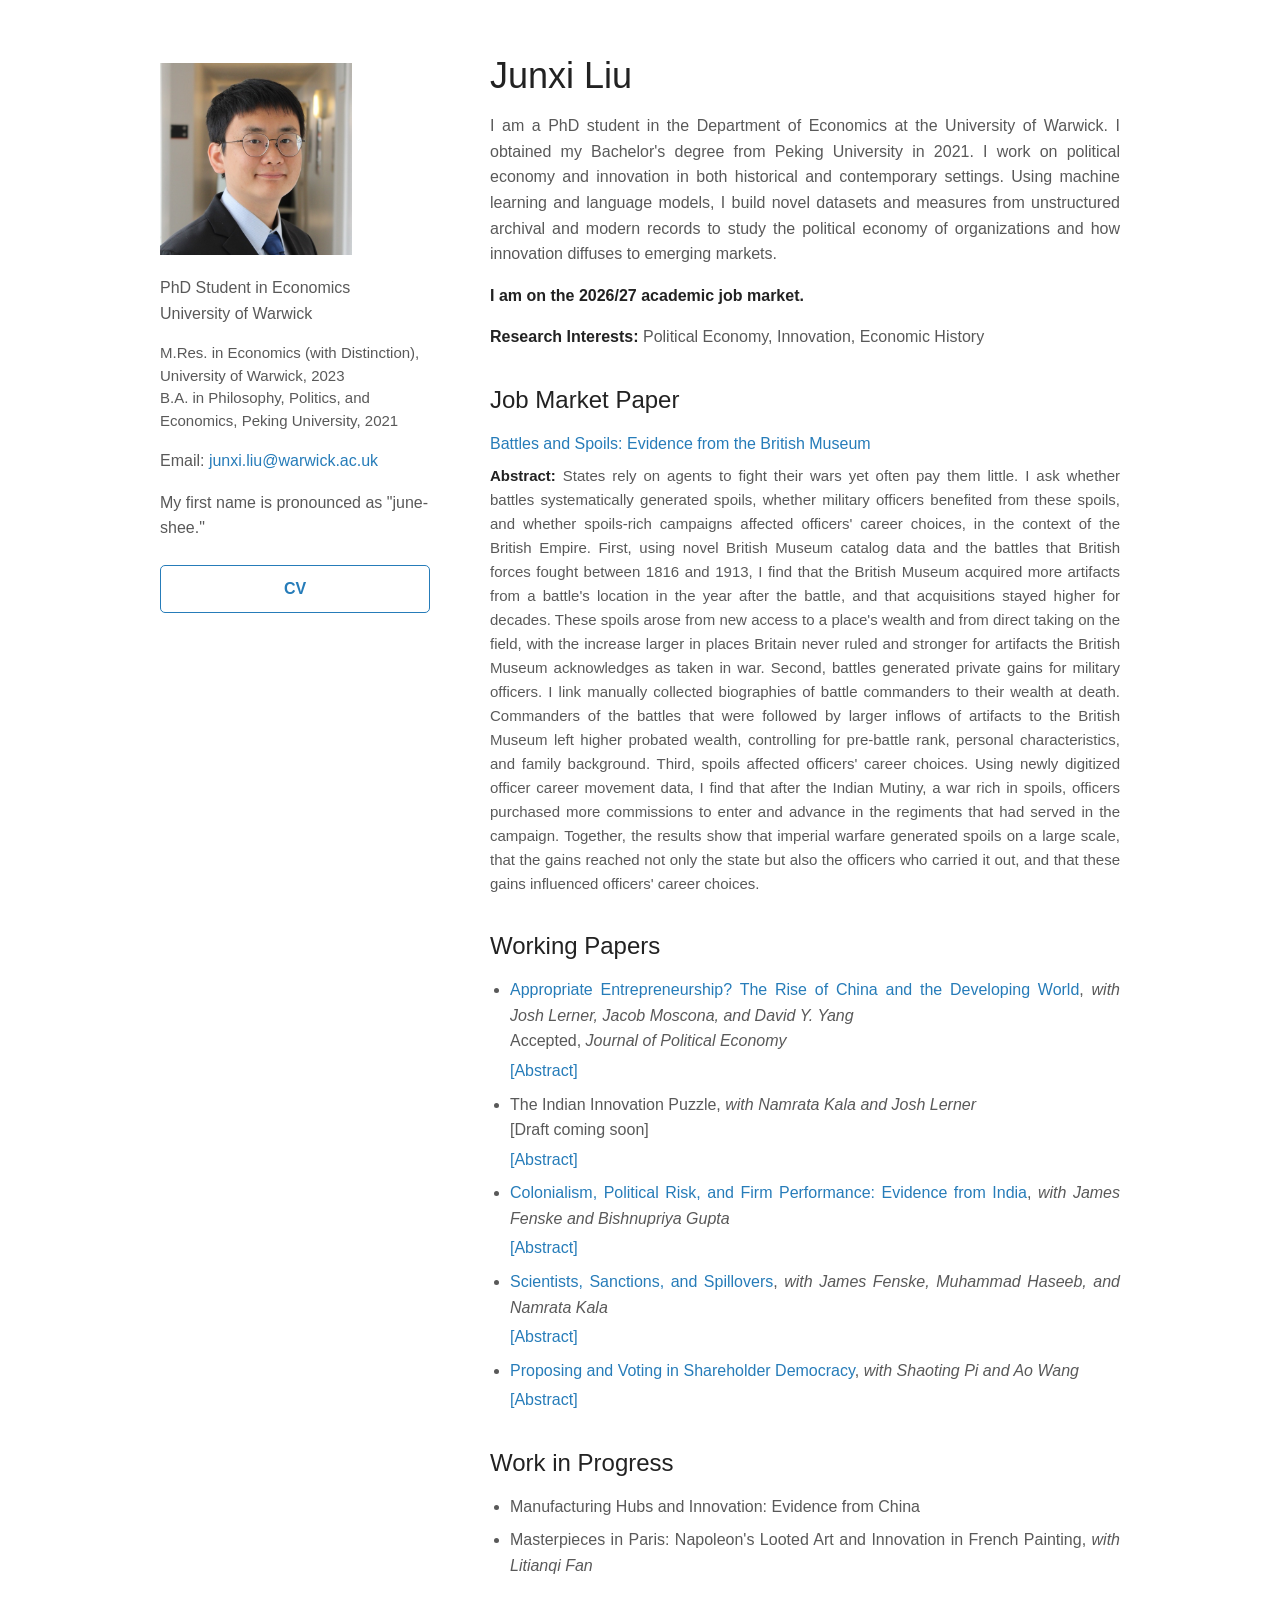
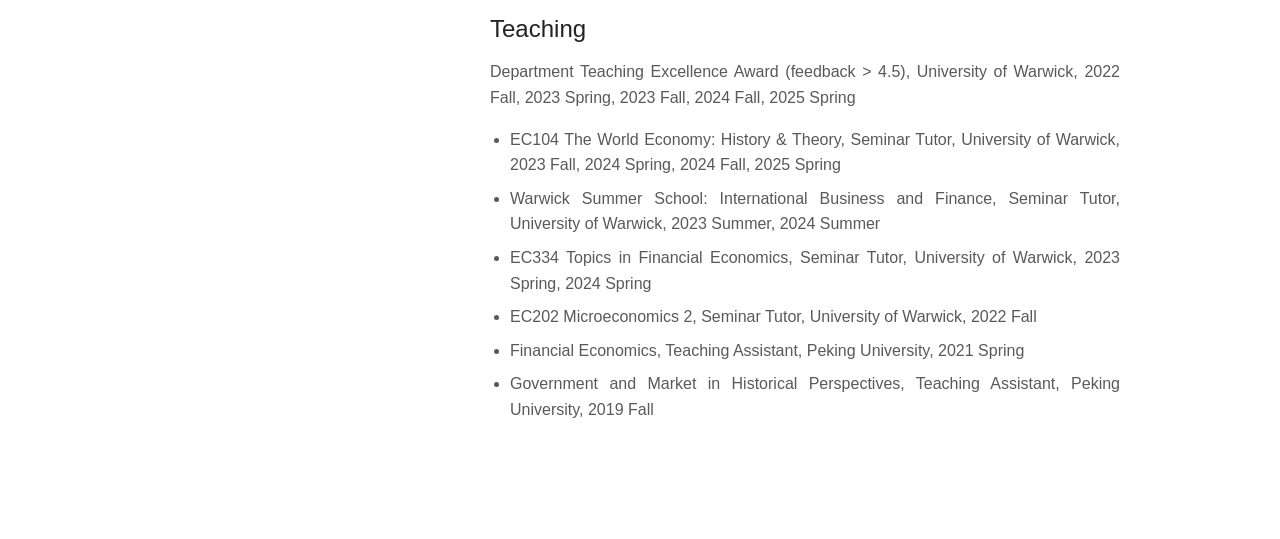
==== commit 54c71e57: "JMP abstract: closing clause on career choices; update JMP and CV Co-Authored-By: Claude Opus 5.5 <n" ====
--- a/index.html
+++ b/index.html
@@ -32,7 +32,7 @@
 
         <h2 id="jmp">Job Market Paper</h2>
         <p class="paper"><a href="files/JunxiLiu_JMP.pdf">Battles and Spoils: Evidence from the British Museum</a></p>
-        <p class="abstract"><b>Abstract:</b> States rely on agents to fight their wars yet often pay them little. I ask whether battles systematically generated spoils, whether military officers benefited from these spoils, and whether spoils-rich campaigns affected officers' career choices, in the context of the British Empire. First, using novel British Museum catalog data and the battles that British forces fought between 1816 and 1913, I find that the British Museum acquired more artifacts from a battle's location in the year after the battle, and that acquisitions stayed higher for decades. These spoils arose from new access to a place's wealth and from direct taking on the field, with the increase larger in places Britain never ruled and stronger for artifacts the British Museum acknowledges as taken in war. Second, battles generated private gains for military officers. I link manually collected biographies of battle commanders to their wealth at death. Commanders of the battles that were followed by larger inflows of artifacts to the British Museum left higher probated wealth, controlling for pre-battle rank, personal characteristics, and family background. Third, spoils affected officers' career choices. Using newly digitized officer career movement data, I find that after the Indian Mutiny, a war rich in spoils, officers purchased more commissions to enter and advance in the regiments that had served in the campaign. Together, the results show that imperial warfare generated spoils on a large scale, that the gains reached not only the state but also the officers who carried it out, and that officers responded to these incentives.</p>
+        <p class="abstract"><b>Abstract:</b> States rely on agents to fight their wars yet often pay them little. I ask whether battles systematically generated spoils, whether military officers benefited from these spoils, and whether spoils-rich campaigns affected officers' career choices, in the context of the British Empire. First, using novel British Museum catalog data and the battles that British forces fought between 1816 and 1913, I find that the British Museum acquired more artifacts from a battle's location in the year after the battle, and that acquisitions stayed higher for decades. These spoils arose from new access to a place's wealth and from direct taking on the field, with the increase larger in places Britain never ruled and stronger for artifacts the British Museum acknowledges as taken in war. Second, battles generated private gains for military officers. I link manually collected biographies of battle commanders to their wealth at death. Commanders of the battles that were followed by larger inflows of artifacts to the British Museum left higher probated wealth, controlling for pre-battle rank, personal characteristics, and family background. Third, spoils affected officers' career choices. Using newly digitized officer career movement data, I find that after the Indian Mutiny, a war rich in spoils, officers purchased more commissions to enter and advance in the regiments that had served in the campaign. Together, the results show that imperial warfare generated spoils on a large scale, that the gains reached not only the state but also the officers who carried it out, and that these gains influenced officers' career choices.</p>
 
         <h2>Working Papers</h2>
         <ul class="papers">
